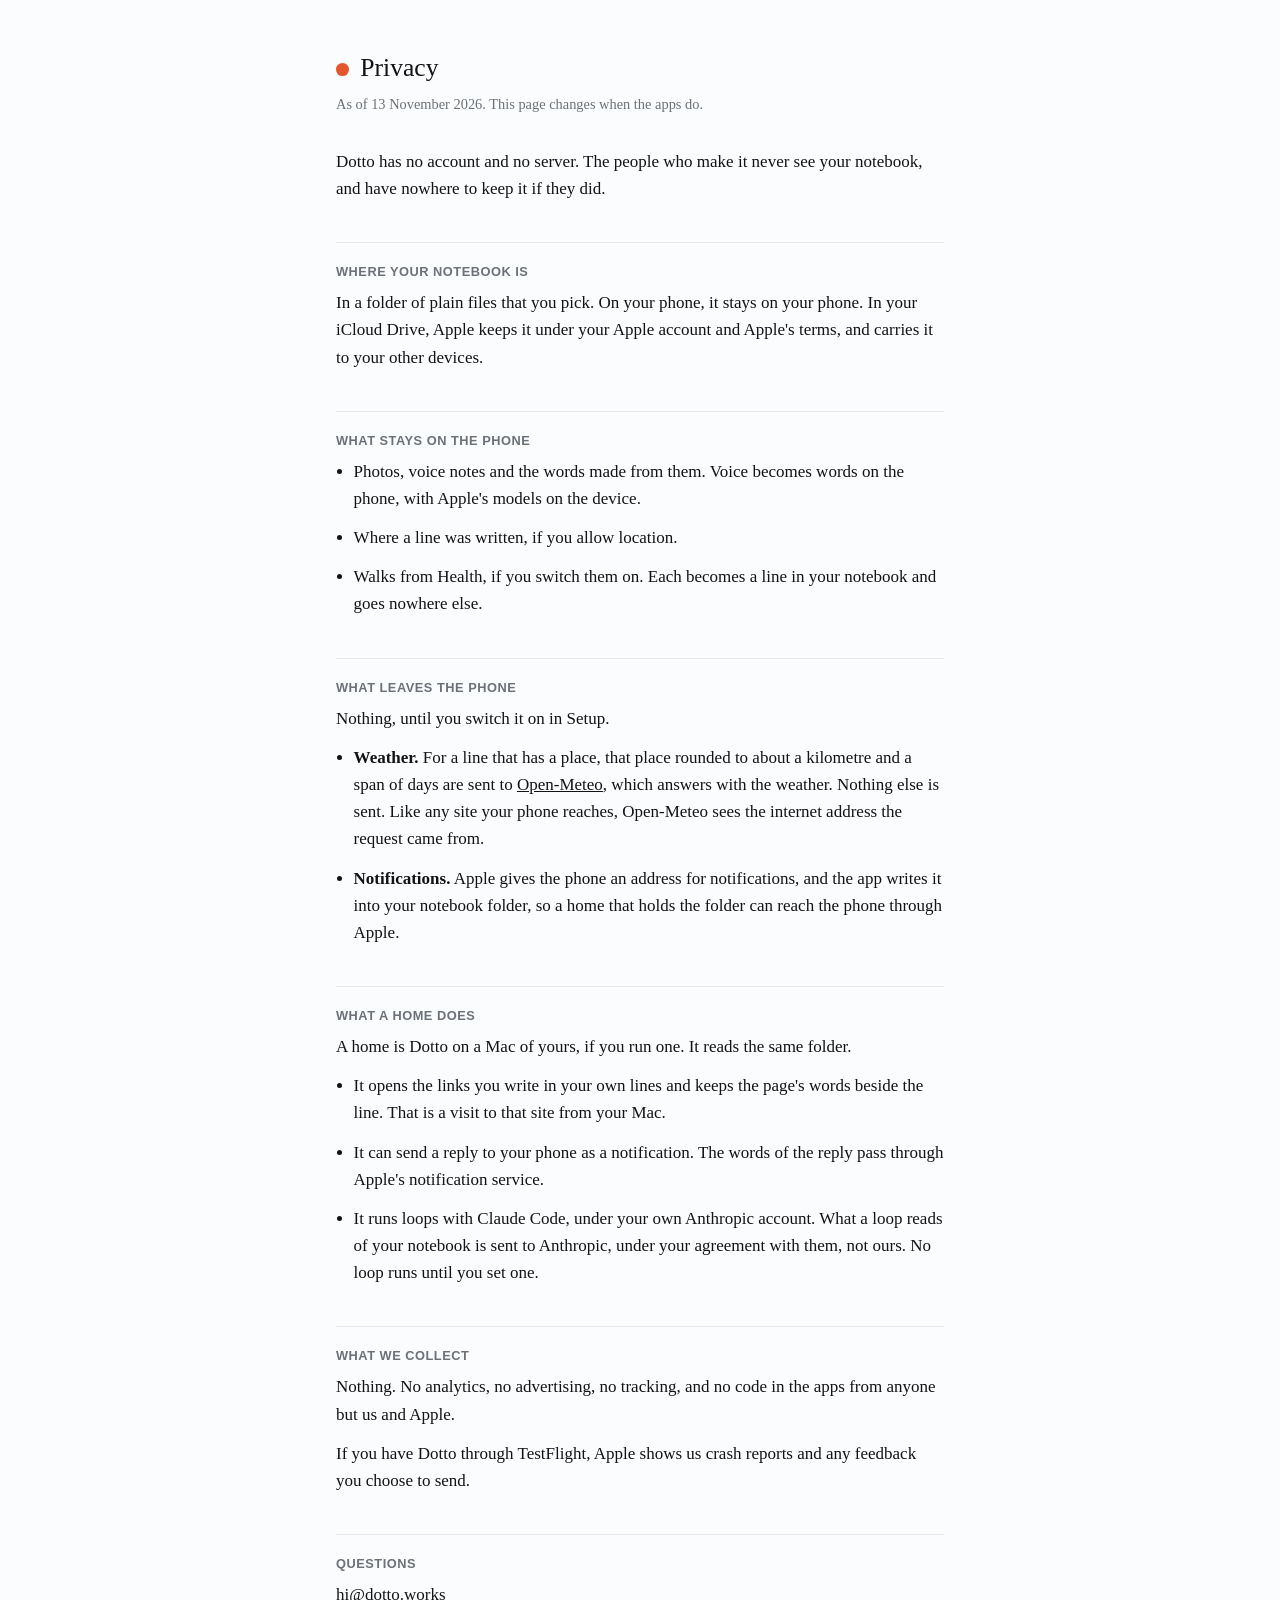
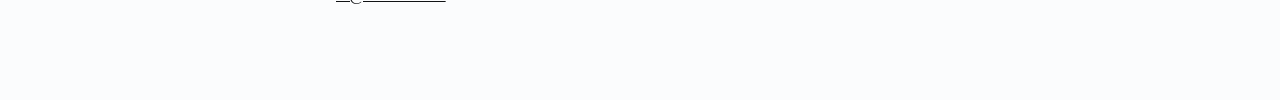
==== site/privacy/index.html @ 29f84774 "The page says what "from there" is. The owner, the same evening, on the sentence: "imho we can do 'C" ====
<!doctype html>
<html lang="en">
<head>
<meta charset="utf-8">
<meta name="viewport" content="width=device-width, initial-scale=1">
<title>Privacy · Dotto</title>
<style>
  :root { --ground: #FBFCFD; --ink: #111315; --quiet: #6B7177; --line: #E6E9EC; --dot: #E4572E; }
  @media (prefers-color-scheme: dark) {
    :root { --ground: #141618; --ink: #ECEEF0; --quiet: #969CA3; --line: #2A2E32; --dot: #FF6A3D; }
  }
  html { background: var(--ground); color: var(--ink); }
  body { margin: 0 auto; max-width: 38rem; padding: 3rem 1.25rem 5rem; font: 17px/1.6 ui-serif, "New York", Georgia, serif; }
  h1 { font-size: 1.6rem; font-weight: 500; margin: 0 0 .25rem; }
  h1 i { display: inline-block; width: .5em; height: .5em; border-radius: 50%; background: var(--dot); margin-right: .45em; }
  h2 { font: 600 .8rem/1.4 ui-sans-serif, -apple-system, "Helvetica Neue", sans-serif; letter-spacing: .04em; text-transform: uppercase;
       color: var(--quiet); margin: 2.5rem 0 .5rem; padding-top: 1.25rem; border-top: 1px solid var(--line); }
  p, li { margin: 0 0 .75rem; }
  ul { padding-left: 1.1rem; margin: 0; }
  .dated { color: var(--quiet); font-size: .9rem; margin-bottom: 2rem; }
  a { color: inherit; }
</style>
</head>
<body>

<h1><i></i>Privacy</h1>
<p class="dated">As of 13 November 2026. This page changes when the apps do.</p>

<p>Dotto has no account and no server. The people who make it never see your notebook, and
have nowhere to keep it if they did.</p>

<h2>Where your notebook is</h2>
<p>In a folder of plain files that you pick. On your phone, it stays on your phone. In your
iCloud Drive, Apple keeps it under your Apple account and Apple's terms, and carries it to
your other devices.</p>

<h2>What stays on the phone</h2>
<ul>
  <li>Photos, voice notes and the words made from them. Voice becomes words on the phone, with Apple's models on the device.</li>
  <li>Where a line was written, if you allow location.</li>
  <li>Walks from Health, if you switch them on. Each becomes a line in your notebook and goes nowhere else.</li>
</ul>

<h2>What leaves the phone</h2>
<p>Nothing, until you switch it on in Setup.</p>
<ul>
  <li><b>Weather.</b> For a line that has a place, that place rounded to about a kilometre and a span of days are sent to
      <a href="https://open-meteo.com/">Open-Meteo</a>, which answers with the weather. Nothing else is sent. Like any site your phone
      reaches, Open-Meteo sees the internet address the request came from.</li>
  <li><b>Notifications.</b> Apple gives the phone an address for notifications, and the app writes it into your notebook folder,
      so a home that holds the folder can reach the phone through Apple.</li>
</ul>

<h2>What a home does</h2>
<p>A home is Dotto on a Mac of yours, if you run one. It reads the same folder.</p>
<ul>
  <li>It opens the links you write in your own lines and keeps the page's words beside the line. That is a visit to that site from your Mac.</li>
  <li>It can send a reply to your phone as a notification. The words of the reply pass through Apple's notification service.</li>
  <li>It runs loops with Claude Code, under your own Anthropic account. What a loop reads of your notebook is sent to Anthropic,
      under your agreement with them, not ours. No loop runs until you set one.</li>
</ul>

<h2>What we collect</h2>
<p>Nothing. No analytics, no advertising, no tracking, and no code in the apps from anyone but us and Apple.</p>
<p>If you have Dotto through TestFlight, Apple shows us crash reports and any feedback you choose to send.</p>

<h2>Questions</h2>
<p><a href="mailto:hi@dotto.works">hi@dotto.works</a></p>

</body>
</html>
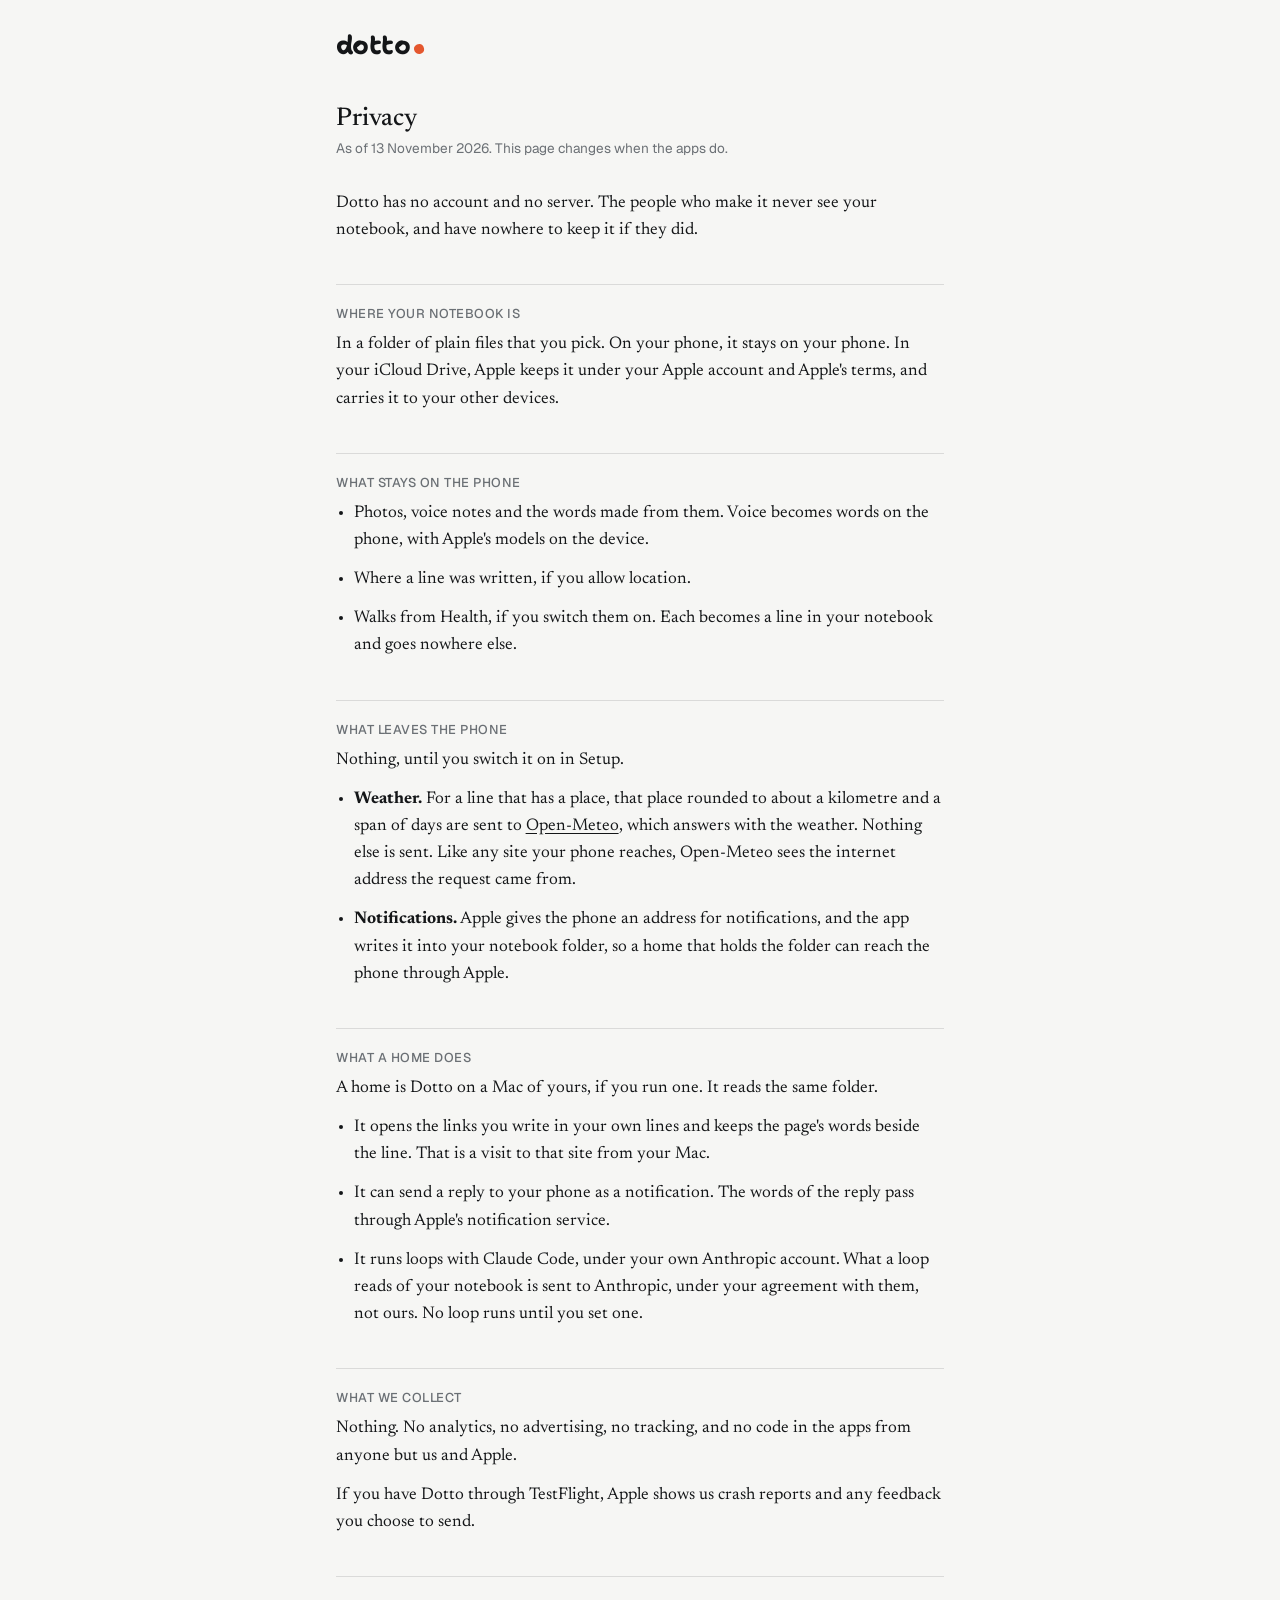
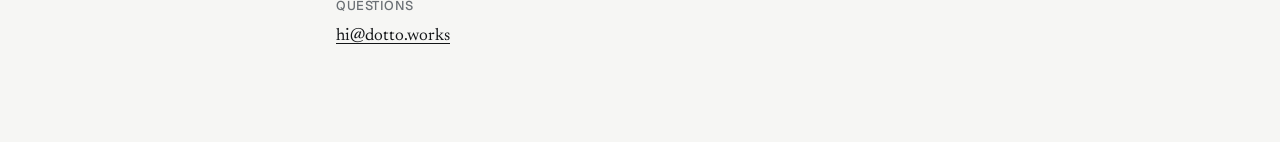
==== commit ecdd4f98: "One name everywhere, a repository a stranger can read, and the dot drawn by hand. Asked for by the o" ====
--- a/site/privacy/index.html
+++ b/site/privacy/index.html
@@ -4,26 +4,39 @@
 <meta charset="utf-8">
 <meta name="viewport" content="width=device-width, initial-scale=1">
 <title>Privacy · Dotto</title>
+<meta name="description" content="What Dotto keeps, where it keeps it, and what leaves your phone.">
+<link rel="icon" href="../icon.svg" type="image/svg+xml">
+<link rel="preconnect" href="https://fonts.googleapis.com">
+<link rel="stylesheet" href="https://fonts.googleapis.com/css2?family=Newsreader:ital,opsz,wght@0,6..72,400;0,6..72,500;1,6..72,400&family=Geist:wght@400;500&family=Geist+Mono:wght@400&display=swap">
+<link rel="stylesheet" href="https://fonts.googleapis.com/css2?family=Shantell+Sans:wght@700&text=dotto&display=block">
+<link rel="stylesheet" href="../look.css">
 <style>
-  :root { --ground: #FBFCFD; --ink: #111315; --quiet: #6B7177; --line: #E6E9EC; --dot: #E4572E; }
-  @media (prefers-color-scheme: dark) {
-    :root { --ground: #141618; --ink: #ECEEF0; --quiet: #969CA3; --line: #2A2E32; --dot: #FF6A3D; }
-  }
-  html { background: var(--ground); color: var(--ink); }
-  body { margin: 0 auto; max-width: 38rem; padding: 3rem 1.25rem 5rem; font: 17px/1.6 ui-serif, "New York", Georgia, serif; }
-  h1 { font-size: 1.6rem; font-weight: 500; margin: 0 0 .25rem; }
-  h1 i { display: inline-block; width: .5em; height: .5em; border-radius: 50%; background: var(--dot); margin-right: .45em; }
-  h2 { font: 600 .8rem/1.4 ui-sans-serif, -apple-system, "Helvetica Neue", sans-serif; letter-spacing: .04em; text-transform: uppercase;
-       color: var(--quiet); margin: 2.5rem 0 .5rem; padding-top: 1.25rem; border-top: 1px solid var(--line); }
-  p, li { margin: 0 0 .75rem; }
-  ul { padding-left: 1.1rem; margin: 0; }
-  .dated { color: var(--quiet); font-size: .9rem; margin-bottom: 2rem; }
-  a { color: inherit; }
+/* The palette and type of the main page: a cool near-white ground, black text, one colour. */
+:root {
+  --ground: #f6f6f4; --text: #141618; --muted: #6b7075; --line: rgba(20, 22, 24, 0.12); --dot: #e4572e;
+  --words: "Newsreader", "Iowan Old Style", Georgia, serif;
+  --system: "Geist", -apple-system, "Helvetica Neue", Arial, sans-serif;
+}
+@media (prefers-color-scheme: dark) {
+  :root { --ground: #111213; --text: #ecedea; --muted: #9ea3a1; --line: rgba(236, 237, 234, 0.14); --dot: #ff6a3d; color-scheme: dark; }
+}
+html { background: var(--ground); color: var(--text); }
+body { margin: 0 auto; max-width: 38rem; padding: 2rem 1.25rem 5rem; font: 400 17px/1.6 var(--words); }
+.home { display: inline-flex; align-items: baseline; font: 700 26px/1 "Shantell Sans", var(--words); letter-spacing: -0.02em; color: inherit; text-decoration: none; }
+.home i { width: calc(10px * var(--own-w, 1)); height: calc(10px * var(--own-h, 1)); border-radius: var(--own-r, 50%); transform: rotate(var(--own-turn, 0deg)); background: var(--dot); margin-left: 4px; }
+h1 { font: 500 1.6rem/1.2 var(--words); margin: 2.5rem 0 .25rem; }
+h2 { font: 500 .8rem/1.4 var(--system); letter-spacing: .04em; text-transform: uppercase;
+     color: var(--muted); margin: 2.5rem 0 .5rem; padding-top: 1.25rem; border-top: 1px solid var(--line); }
+p, li { margin: 0 0 .75rem; }
+ul { padding-left: 1.1rem; margin: 0; }
+.dated { color: var(--muted); font: 400 .85rem/1.4 var(--system); margin-bottom: 2rem; }
+a { color: inherit; text-underline-offset: 3px; }
 </style>
 </head>
 <body>
 
-<h1><i></i>Privacy</h1>
+<a class="home" href="/" aria-label="Dotto, home">dotto<i></i></a>
+<h1>Privacy</h1>
 <p class="dated">As of 13 November 2026. This page changes when the apps do.</p>
 
 <p>Dotto has no account and no server. The people who make it never see your notebook, and
--- a/site/look.css
+++ b/site/look.css
@@ -0,0 +1,18 @@
+/* Written by `swift run --package-path design dot` from design/dots.json. Change it there. */
+
+/* Dotto's own dot. */
+:root { --own-r: 58% 42% 47% 53% / 46% 55% 45% 54%; --own-turn: -8deg; --own-w: 1.044; --own-h: 0.9578; }
+
+/* The dots there are: a shape, a turn, and how much wider and shorter than round. */
+.d1 { --r: 58% 42% 47% 53% / 46% 55% 45% 54%; --turn: -8deg; --w: 1.044; --h: 0.9578; }
+.d2 { --r: 44% 56% 61% 39% / 52% 41% 59% 48%; --turn: 12deg; --w: 0.9327; --h: 1.072; }
+.d3 { --r: 51% 49% 38% 62% / 60% 47% 53% 40%; --turn: 4deg; --w: 1.049; --h: 0.9535; }
+.d4 { --r: 50% 50% 50% 50% / 62% 62% 38% 38%; --turn: -10deg; --w: 0.9274; --h: 1.078; }
+.d5 { --r: 64% 36% 64% 36% / 40% 60% 40% 60%; --turn: 18deg; --w: 1.049; --h: 0.9535; }
+.d6 { --r: 52% 48% 51% 49% / 51% 47% 53% 49%; --turn: 0deg; --w: 1; --h: 1; }
+.d7 { --r: 36% 64% 52% 48% / 36% 50% 50% 64%; --turn: 30deg; --w: 1; --h: 1; }
+.d8 { --r: 45% 55% 45% 55% / 50% 50% 50% 50%; --turn: -12deg; --w: 1.105; --h: 0.9054; }
+.d9 { --r: 55% 45% 58% 42% / 44% 58% 42% 56%; --turn: 6deg; --w: 0.9055; --h: 1.104; }
+.d10 { --r: 38% 62% 56% 44% / 58% 36% 64% 42%; --turn: -20deg; --w: 1.02; --h: 0.9806; }
+.d11 { --r: 62% 38% 42% 58% / 38% 52% 48% 62%; --turn: 14deg; --w: 0.9747; --h: 1.026; }
+.d12 { --r: 47% 53% 43% 57% / 34% 66% 34% 66%; --turn: 24deg; --w: 1.03; --h: 0.9713; }
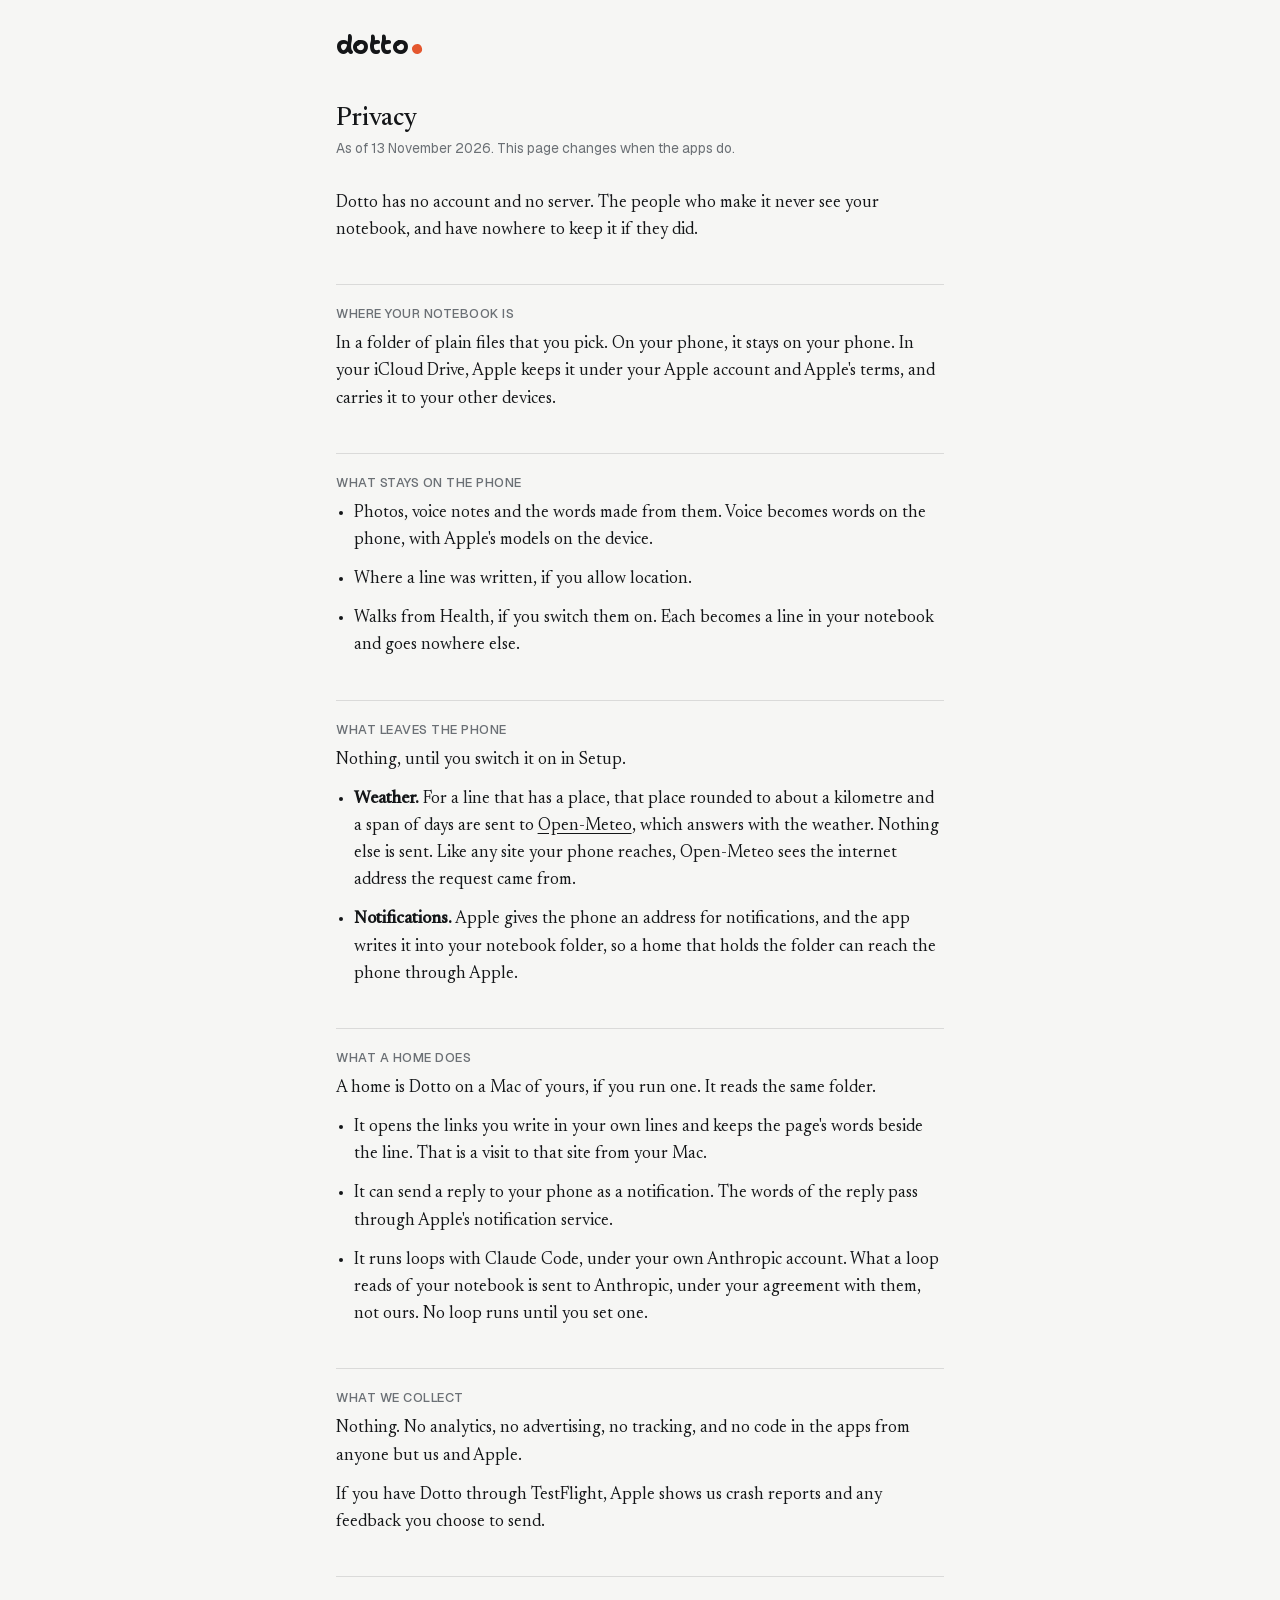
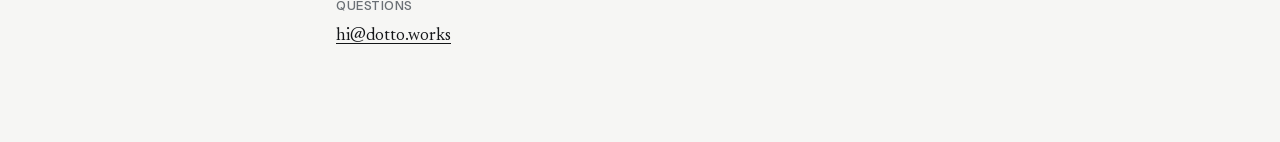
==== commit d94fe3df: "The site, ready to go out: four requests to one host, and three things the owner saw on it changed. " ====
--- a/site/privacy/index.html
+++ b/site/privacy/index.html
@@ -6,16 +6,27 @@
 <title>Privacy · Dotto</title>
 <meta name="description" content="What Dotto keeps, where it keeps it, and what leaves your phone.">
 <link rel="icon" href="../icon.svg" type="image/svg+xml">
-<link rel="preconnect" href="https://fonts.googleapis.com">
-<link rel="stylesheet" href="https://fonts.googleapis.com/css2?family=Newsreader:ital,opsz,wght@0,6..72,400;0,6..72,500;1,6..72,400&family=Geist:wght@400;500&family=Geist+Mono:wght@400&display=swap">
-<link rel="stylesheet" href="https://fonts.googleapis.com/css2?family=Shantell+Sans:wght@700&text=dotto&display=block">
-<link rel="stylesheet" href="../look.css">
+<link rel="preload" href="../fonts/newsreader-400.e09ad385.woff2" as="font" type="font/woff2" crossorigin>
 <style>
+/* The faces, served from here; design/fonts.sh makes the files. Words show at once in a face
+   the device has, sized to take the same room, and change when their own arrives. The name
+   is three letters of its face, inside this page, so it is never waited for. */
+@font-face { font-family: "Newsreader"; font-weight: 400; font-display: swap; src: url(../fonts/newsreader-400.e09ad385.woff2) format("woff2"); unicode-range: U+0020-007E, U+2010-2014, U+2018-201D, U+2022, U+2026; }
+@font-face { font-family: "Newsreader"; font-weight: 400; font-display: swap; src: url(../fonts/newsreader-400-more.601c2080.woff2) format("woff2"); unicode-range: U+00A0-00FF, U+2212; }
+@font-face { font-family: "Newsreader"; font-weight: 500; font-display: swap; src: url(../fonts/newsreader-500.e473c680.woff2) format("woff2"); }
+@font-face { font-family: "Geist"; font-weight: 400 500; font-display: swap; src: url(../fonts/geist.ec42a21e.woff2) format("woff2"); }
+@font-face { font-family: "Shantell Sans"; font-weight: 700; font-display: block; src: url([data-uri]) format("woff2"); }
+@font-face { font-family: "Newsreader wait"; src: local("Georgia"); size-adjust: 91.5%; ascent-override: 80.33%; descent-override: 28.96%; line-gap-override: 0%; }
+@font-face { font-family: "Geist wait"; src: local("Arial"); size-adjust: 105.53%; ascent-override: 95.24%; descent-override: 27.95%; line-gap-override: 0%; }
+/* The dots. Written by `swift run --package-path design dot` from design/dots.json. Change them there. */
+/* Dotto's own dot. */
+:root { --own-r: 58% 42% 47% 53% / 46% 55% 45% 54%; --own-turn: -8deg; --own-w: 1.044; --own-h: 0.9578; }
+/* The dots end. */
 /* The palette and type of the main page: a cool near-white ground, black text, one colour. */
 :root {
   --ground: #f6f6f4; --text: #141618; --muted: #6b7075; --line: rgba(20, 22, 24, 0.12); --dot: #e4572e;
-  --words: "Newsreader", "Iowan Old Style", Georgia, serif;
-  --system: "Geist", -apple-system, "Helvetica Neue", Arial, sans-serif;
+  --words: "Newsreader", "Newsreader wait", "Iowan Old Style", Georgia, serif;
+  --system: "Geist", "Geist wait", -apple-system, "Helvetica Neue", Arial, sans-serif;
 }
 @media (prefers-color-scheme: dark) {
   :root { --ground: #111213; --text: #ecedea; --muted: #9ea3a1; --line: rgba(236, 237, 234, 0.14); --dot: #ff6a3d; color-scheme: dark; }
